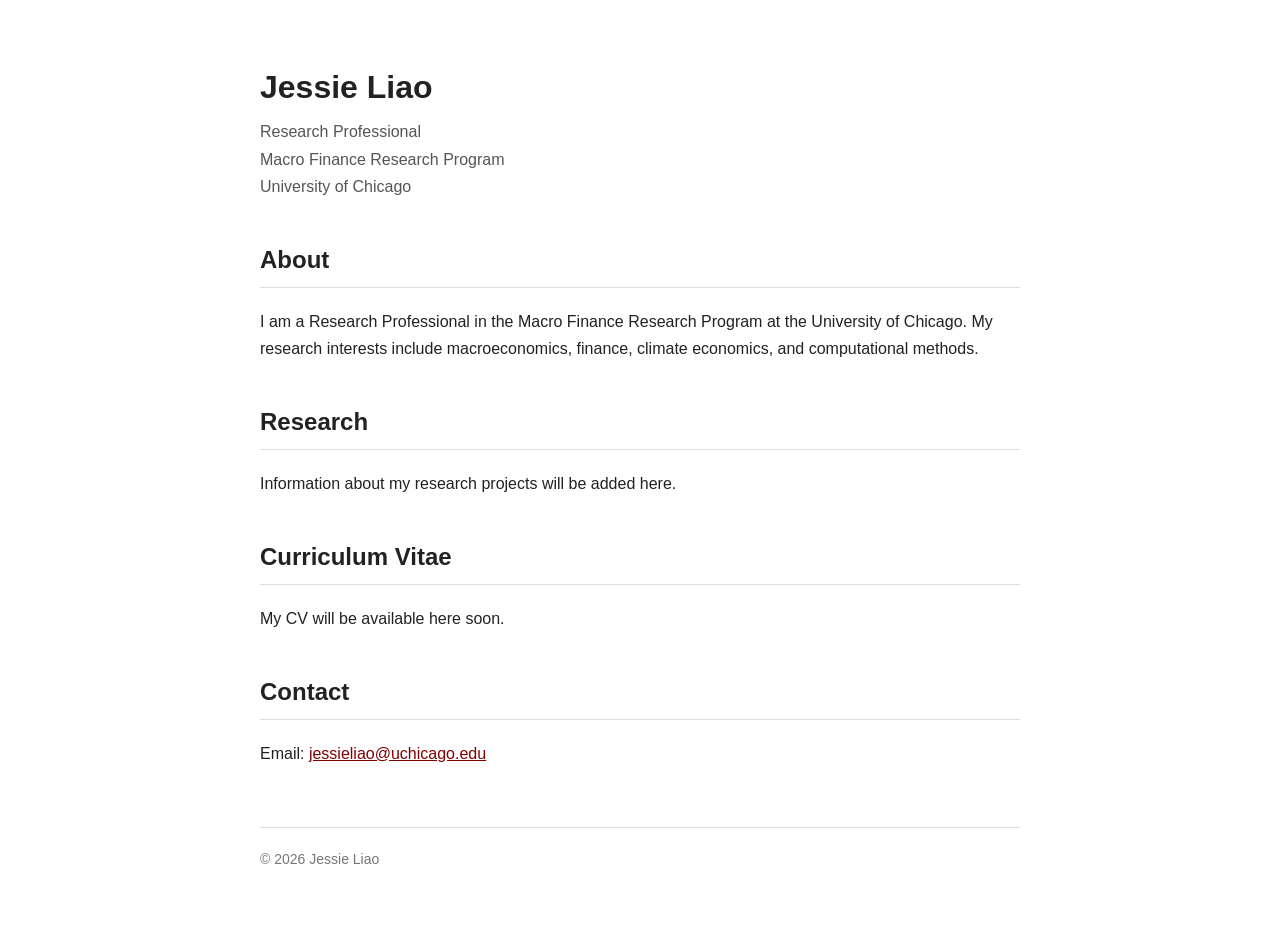
==== index.html @ b5b53f20 "Add initial HTML structure for personal webpage" ====
<!DOCTYPE html>
<html lang="en">
<head>
  <meta charset="UTF-8">
  <meta name="viewport" content="width=device-width, initial-scale=1.0">

  <title>Jessie Liao</title>

  <style>
    body {
      max-width: 760px;
      margin: 60px auto;
      padding: 0 24px;
      font-family: Arial, Helvetica, sans-serif;
      line-height: 1.7;
      color: #222;
    }

    h1 {
      margin-bottom: 4px;
    }

    h2 {
      margin-top: 40px;
      border-bottom: 1px solid #ddd;
      padding-bottom: 6px;
    }

    .position {
      color: #555;
      margin-top: 0;
    }

    a {
      color: #800000;
    }

    footer {
      margin-top: 60px;
      padding-top: 20px;
      border-top: 1px solid #ddd;
      color: #777;
      font-size: 14px;
    }
  </style>
</head>

<body>

  <header>
    <h1>Jessie Liao</h1>
    <p class="position">
      Research Professional<br>
      Macro Finance Research Program<br>
      University of Chicago
    </p>
  </header>

  <main>
    <section>
      <h2>About</h2>
      <p>
        I am a Research Professional in the Macro Finance Research Program
        at the University of Chicago. My research interests include
        macroeconomics, finance, climate economics, and computational methods.
      </p>
    </section>

    <section>
      <h2>Research</h2>
      <p>
        Information about my research projects will be added here.
      </p>
    </section>

    <section>
      <h2>Curriculum Vitae</h2>
      <p>
        My CV will be available here soon.
      </p>
    </section>

    <section>
      <h2>Contact</h2>
      <p>
        Email:
        <a href="mailto:jessieliao@uchicago.edu">
          jessieliao@uchicago.edu
        </a>
      </p>
    </section>
  </main>

  <footer>
    © 2026 Jessie Liao
  </footer>

</body>
</html>
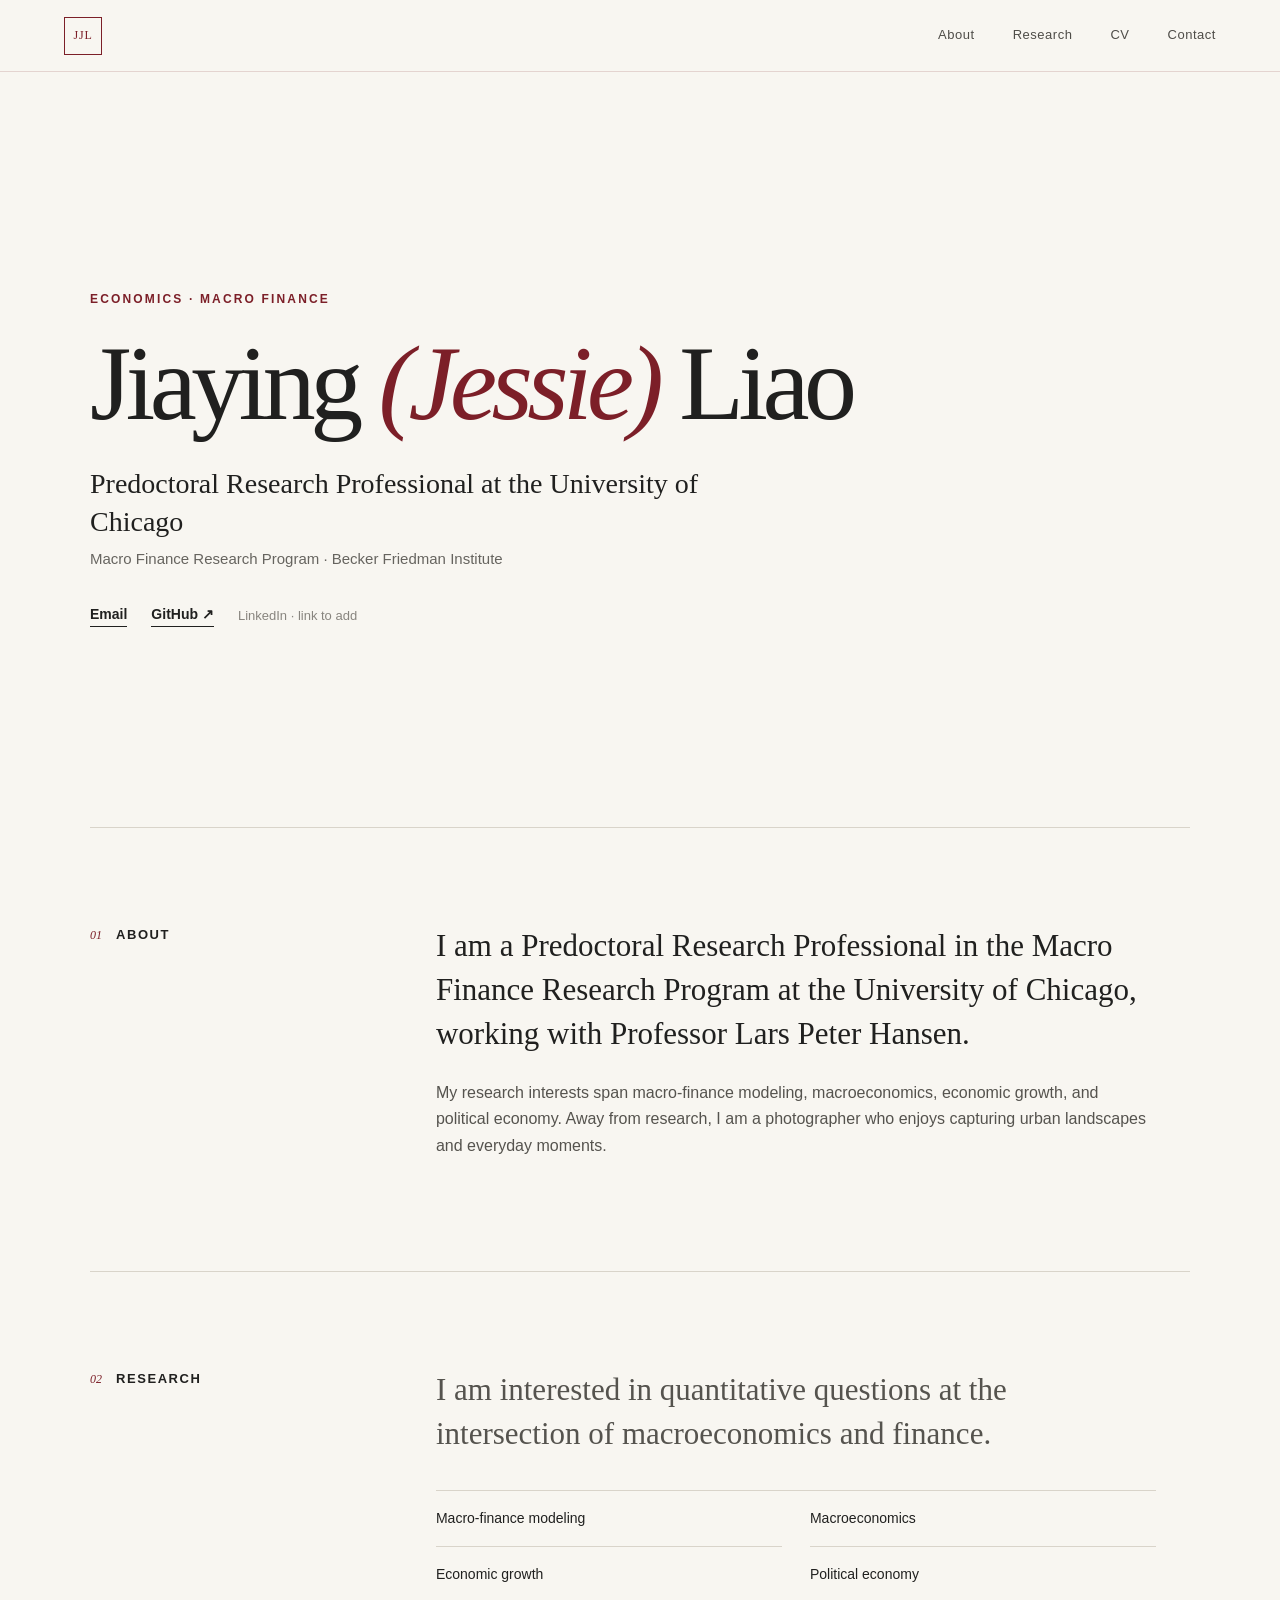
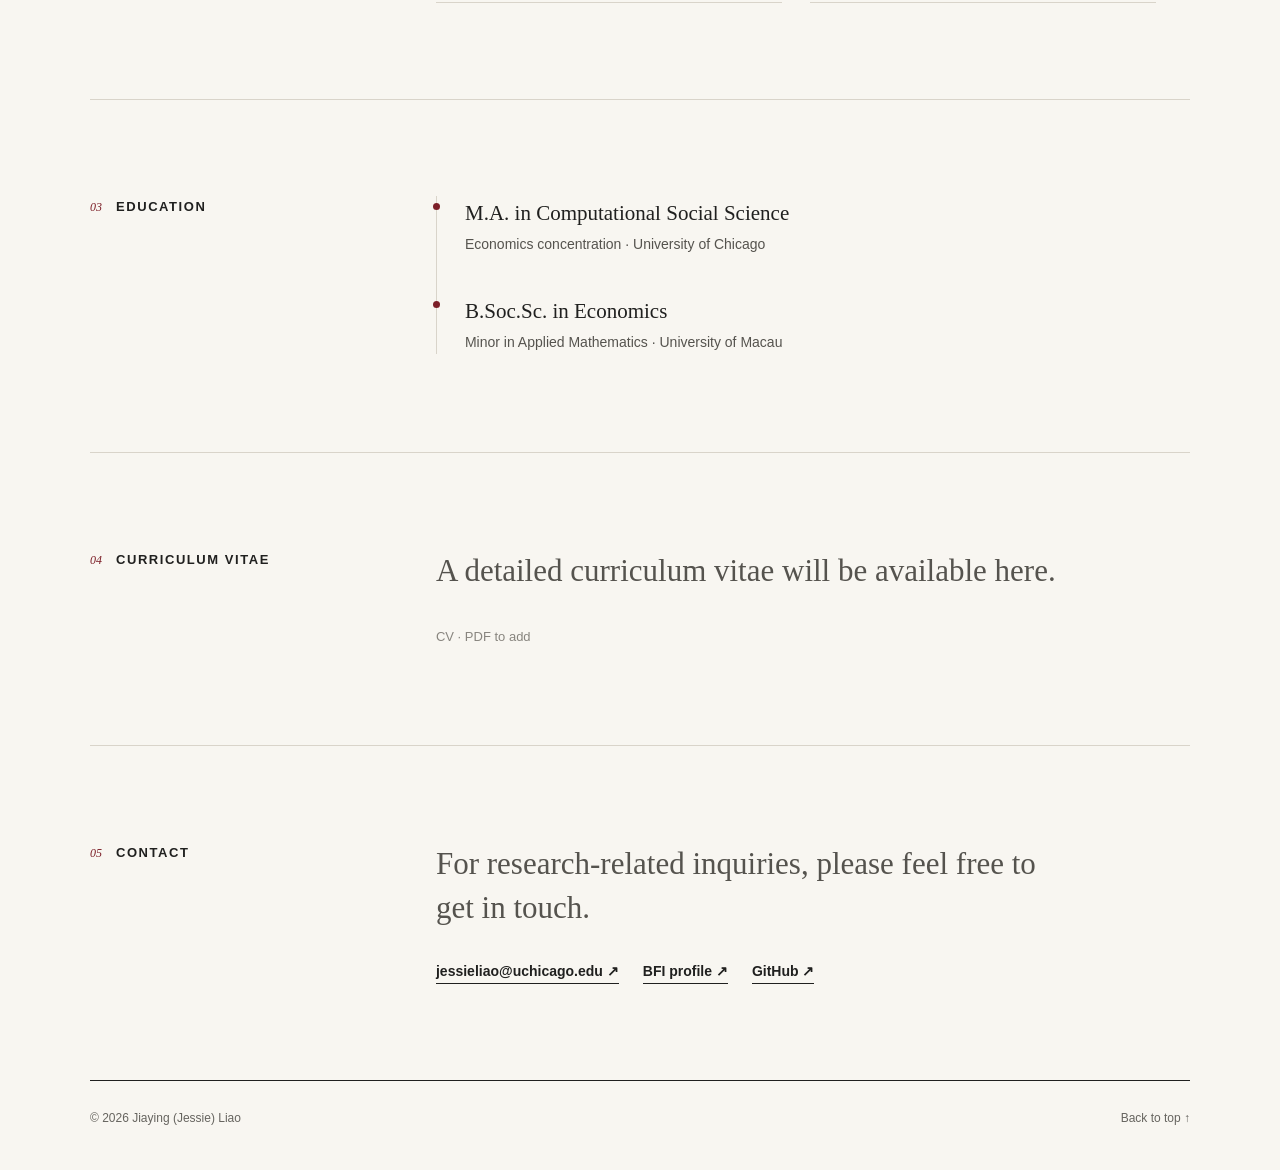
==== commit 90f1c13e: "Update index.html" ====
--- a/index.html
+++ b/index.html
@@ -1,99 +1,78 @@
-<!DOCTYPE html>
+<!doctype html>
 <html lang="en">
 <head>
-  <meta charset="UTF-8">
-  <meta name="viewport" content="width=device-width, initial-scale=1.0">
-
-  <title>Jessie Liao</title>
-
+  <meta charset="utf-8">
+  <meta name="viewport" content="width=device-width, initial-scale=1">
+  <meta name="description" content="Jiaying (Jessie) Liao is a Predoctoral Research Professional in the Macro Finance Research Program at the University of Chicago.">
+  <title>Jiaying (Jessie) Liao | Economics</title>
   <style>
-    body {
-      max-width: 760px;
-      margin: 60px auto;
-      padding: 0 24px;
-      font-family: Arial, Helvetica, sans-serif;
-      line-height: 1.7;
-      color: #222;
-    }
-
-    h1 {
-      margin-bottom: 4px;
-    }
-
-    h2 {
-      margin-top: 40px;
-      border-bottom: 1px solid #ddd;
-      padding-bottom: 6px;
-    }
-
-    .position {
-      color: #555;
-      margin-top: 0;
-    }
-
-    a {
-      color: #800000;
-    }
-
-    footer {
-      margin-top: 60px;
-      padding-top: 20px;
-      border-top: 1px solid #ddd;
-      color: #777;
-      font-size: 14px;
-    }
+    :root{--ink:#20201f;--muted:#66645f;--paper:#f8f6f1;--line:#d9d4ca;--accent:#7c1f28}
+    *{box-sizing:border-box}html{scroll-behavior:smooth}body{margin:0;background:var(--paper);color:var(--ink);font-family:Arial,Helvetica,sans-serif;font-size:16px;line-height:1.65;-webkit-font-smoothing:antialiased}a{color:inherit;text-decoration:none}
+    .site-header{position:sticky;top:0;z-index:20;display:flex;align-items:center;justify-content:space-between;min-height:72px;padding:0 5vw;border-bottom:1px solid rgba(124,31,40,.16);background:rgba(248,246,241,.92);backdrop-filter:blur(12px)}
+    .wordmark{display:grid;width:38px;height:38px;place-items:center;border:1px solid var(--accent);color:var(--accent);font-family:Georgia,"Times New Roman",serif;font-size:12px;letter-spacing:.07em}
+    nav{display:flex;gap:clamp(18px,3vw,38px);color:#4f4d48;font-size:13px;letter-spacing:.04em}nav a,footer a{border-bottom:1px solid transparent;transition:color .16s,border-color .16s}nav a:hover,nav a:focus-visible,footer a:hover,footer a:focus-visible{border-color:var(--accent);color:var(--accent)}
+    .page-shell{width:min(1100px,90vw);margin:0 auto}.hero{display:flex;min-height:calc(92vh - 72px);flex-direction:column;justify-content:center;padding:90px 0 72px;border-bottom:1px solid var(--line)}
+    .eyebrow{margin:0 0 24px;color:var(--accent);font-size:12px;font-weight:700;letter-spacing:.18em;text-transform:uppercase}h1,h2,p{margin-top:0}h1{max-width:940px;margin-bottom:30px;font-family:Georgia,"Times New Roman",serif;font-size:clamp(52px,8.5vw,106px);font-weight:400;letter-spacing:-.052em;line-height:.96}h1 span{color:var(--accent);font-style:italic}
+    .role{max-width:700px;margin-bottom:6px;font-family:Georgia,"Times New Roman",serif;font-size:clamp(20px,2.5vw,28px);line-height:1.35}.affiliation{margin-bottom:32px;color:var(--muted);font-size:15px}.hero-links,.contact-links{display:flex;flex-wrap:wrap;gap:12px 24px;align-items:center}
+    .hero-links a,.contact-links a{display:inline-flex;align-items:center;gap:5px;border-bottom:1px solid var(--ink);font-size:14px;font-weight:700;transition:color .16s,border-color .16s}.hero-links a:hover,.hero-links a:focus-visible,.contact-links a:hover,.contact-links a:focus-visible{border-color:var(--accent);color:var(--accent)}.pending-link{color:#88857f;font-size:13px}
+    .content-section{display:grid;grid-template-columns:minmax(130px,.34fr) minmax(0,1fr);gap:clamp(28px,7vw,100px);padding:96px 0;border-bottom:1px solid var(--line);scroll-margin-top:72px}.section-label{display:flex;gap:14px;align-items:baseline}.section-label span{color:var(--accent);font-family:Georgia,"Times New Roman",serif;font-size:12px;font-style:italic}h2{margin-bottom:0;font-size:13px;letter-spacing:.12em;text-transform:uppercase}.section-copy{max-width:720px}.section-copy p{color:#55534e}.section-copy .lead,.section-intro,.contact-note{color:var(--ink);font-family:Georgia,"Times New Roman",serif;font-size:clamp(22px,3vw,31px);line-height:1.42}.section-copy .lead{margin-bottom:24px}.section-intro{margin-bottom:34px}
+    .research-list{display:grid;grid-template-columns:repeat(2,minmax(0,1fr));gap:0 28px;margin:0;padding:0;border-top:1px solid var(--line);list-style:none}.research-list li{padding:16px 0;border-bottom:1px solid var(--line);font-size:14px}.timeline article{position:relative;padding:0 0 36px 28px;border-left:1px solid var(--line)}.timeline article:before{position:absolute;top:7px;left:-4px;width:7px;height:7px;border-radius:50%;background:var(--accent);content:""}.timeline article:last-child{padding-bottom:0}.timeline p{margin-bottom:2px;font-size:14px}.timeline .degree{color:var(--ink);font-family:Georgia,"Times New Roman",serif;font-size:21px}.contact-section{border-bottom:0}.contact-note{max-width:620px;margin-bottom:30px}
+    footer{display:flex;justify-content:space-between;padding:28px 0 40px;border-top:1px solid var(--ink);color:var(--muted);font-size:12px}footer p{margin-bottom:0}
+    @media(max-width:680px){.site-header{min-height:64px}nav{gap:14px}nav a:nth-child(3){display:none}.hero{min-height:auto;padding:86px 0 64px}h1{font-size:clamp(48px,15vw,70px)}.content-section{grid-template-columns:1fr;gap:36px;padding:68px 0}.research-list{grid-template-columns:1fr}footer{gap:18px}}
+    @media(prefers-reduced-motion:reduce){html{scroll-behavior:auto}}
   </style>
 </head>
-
 <body>
-
-  <header>
-    <h1>Jessie Liao</h1>
-    <p class="position">
-      Research Professional<br>
-      Macro Finance Research Program<br>
-      University of Chicago
-    </p>
+  <header class="site-header">
+    <a class="wordmark" href="#top" aria-label="Jiaying Jessie Liao, home">JJL</a>
+    <nav aria-label="Primary navigation"><a href="#about">About</a><a href="#research">Research</a><a href="#cv">CV</a><a href="#contact">Contact</a></nav>
   </header>
-
-  <main>
-    <section>
-      <h2>About</h2>
-      <p>
-        I am a Research Professional in the Macro Finance Research Program
-        at the University of Chicago. My research interests include
-        macroeconomics, finance, climate economics, and computational methods.
-      </p>
+  <main class="page-shell" id="top">
+    <section class="hero" aria-labelledby="page-title">
+      <p class="eyebrow">Economics · Macro Finance</p>
+      <h1 id="page-title">Jiaying <span>(Jessie)</span> Liao</h1>
+      <p class="role">Predoctoral Research Professional at the University of Chicago</p>
+      <p class="affiliation">Macro Finance Research Program · Becker Friedman Institute</p>
+      <div class="hero-links" aria-label="Professional links">
+        <a href="mailto:jessieliao@uchicago.edu">Email</a>
+        <a href="https://github.com/Jessieliao2001" target="_blank" rel="noreferrer">GitHub ↗</a>
+        <!-- Replace the span below with: <a href="YOUR_LINKEDIN_URL" target="_blank" rel="noreferrer">LinkedIn ↗</a> -->
+        <span class="pending-link">LinkedIn · link to add</span>
+      </div>
     </section>
-
-    <section>
-      <h2>Research</h2>
-      <p>
-        Information about my research projects will be added here.
-      </p>
+    <section class="content-section" id="about">
+      <div class="section-label"><span>01</span><h2>About</h2></div>
+      <div class="section-copy">
+        <p class="lead">I am a Predoctoral Research Professional in the Macro Finance Research Program at the University of Chicago, working with Professor Lars Peter Hansen.</p>
+        <p>My research interests span macro-finance modeling, macroeconomics, economic growth, and political economy. Away from research, I am a photographer who enjoys capturing urban landscapes and everyday moments.</p>
+      </div>
     </section>
-
-    <section>
-      <h2>Curriculum Vitae</h2>
-      <p>
-        My CV will be available here soon.
-      </p>
+    <section class="content-section" id="research">
+      <div class="section-label"><span>02</span><h2>Research</h2></div>
+      <div class="section-copy">
+        <p class="section-intro">I am interested in quantitative questions at the intersection of macroeconomics and finance.</p>
+        <ul class="research-list"><li>Macro-finance modeling</li><li>Macroeconomics</li><li>Economic growth</li><li>Political economy</li></ul>
+      </div>
     </section>
-
-    <section>
-      <h2>Contact</h2>
-      <p>
-        Email:
-        <a href="mailto:jessieliao@uchicago.edu">
-          jessieliao@uchicago.edu
-        </a>
-      </p>
+    <section class="content-section" id="education">
+      <div class="section-label"><span>03</span><h2>Education</h2></div>
+      <div class="section-copy timeline">
+        <article><p class="degree">M.A. in Computational Social Science</p><p>Economics concentration · University of Chicago</p></article>
+        <article><p class="degree">B.Soc.Sc. in Economics</p><p>Minor in Applied Mathematics · University of Macau</p></article>
+      </div>
     </section>
+    <section class="content-section" id="cv">
+      <div class="section-label"><span>04</span><h2>Curriculum Vitae</h2></div>
+      <div class="section-copy"><p class="contact-note">A detailed curriculum vitae will be available here.</p><span class="pending-link">CV · PDF to add</span></div>
+    </section>
+    <section class="content-section contact-section" id="contact">
+      <div class="section-label"><span>05</span><h2>Contact</h2></div>
+      <div class="section-copy">
+        <p class="contact-note">For research-related inquiries, please feel free to get in touch.</p>
+        <div class="contact-links"><a href="mailto:jessieliao@uchicago.edu">jessieliao@uchicago.edu ↗</a><a href="https://bfi.uchicago.edu/people/jiaying-jessie-liao/" target="_blank" rel="noreferrer">BFI profile ↗</a><a href="https://github.com/Jessieliao2001" target="_blank" rel="noreferrer">GitHub ↗</a></div>
+      </div>
+    </section>
+    <footer><p>© 2026 Jiaying (Jessie) Liao</p><a href="#top">Back to top ↑</a></footer>
   </main>
-
-  <footer>
-    © 2026 Jessie Liao
-  </footer>
-
 </body>
 </html>
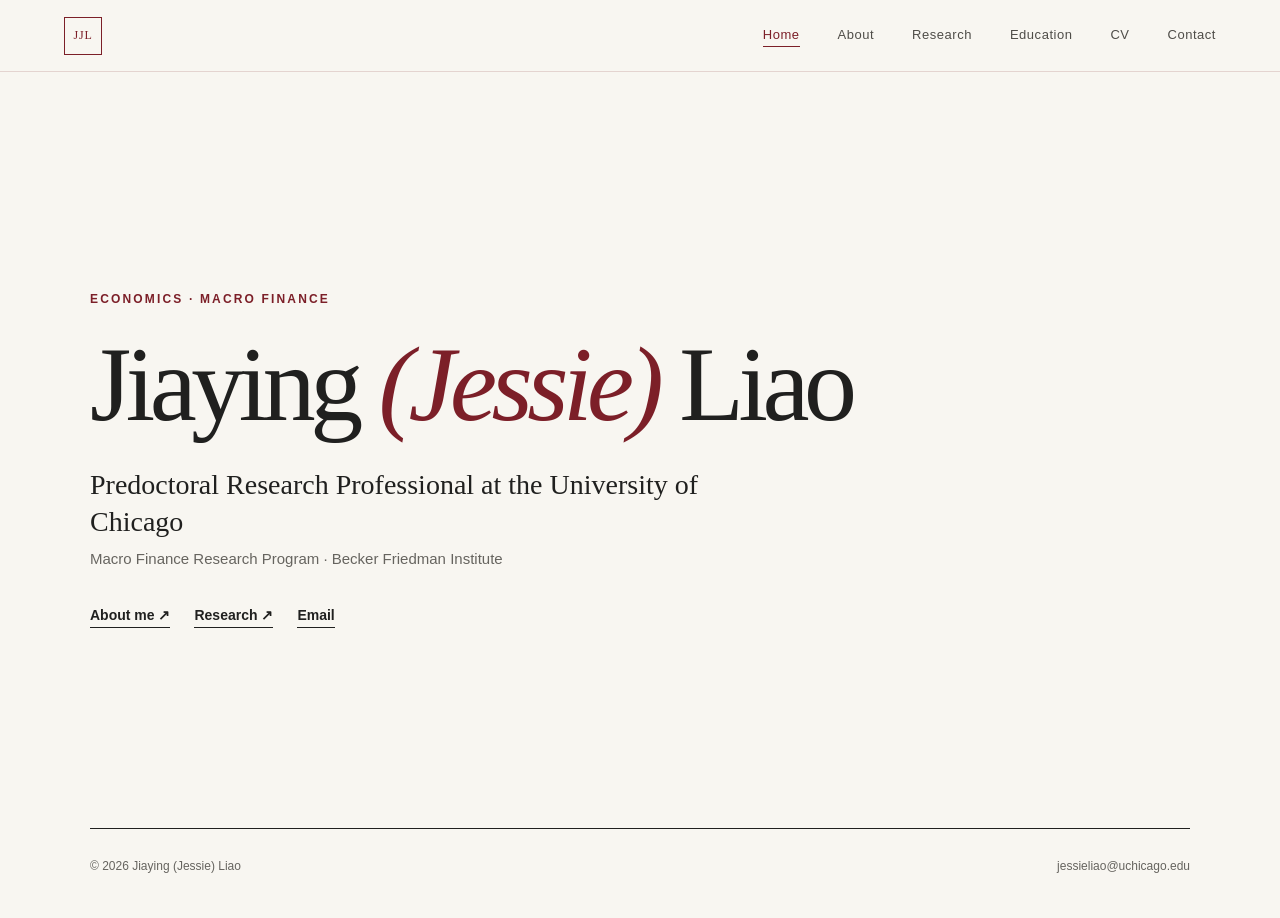
==== commit ca5d060f: "Add files via upload" ====
--- a/index.html
+++ b/index.html
@@ -1,78 +1 @@
-<!doctype html>
-<html lang="en">
-<head>
-  <meta charset="utf-8">
-  <meta name="viewport" content="width=device-width, initial-scale=1">
-  <meta name="description" content="Jiaying (Jessie) Liao is a Predoctoral Research Professional in the Macro Finance Research Program at the University of Chicago.">
-  <title>Jiaying (Jessie) Liao | Economics</title>
-  <style>
-    :root{--ink:#20201f;--muted:#66645f;--paper:#f8f6f1;--line:#d9d4ca;--accent:#7c1f28}
-    *{box-sizing:border-box}html{scroll-behavior:smooth}body{margin:0;background:var(--paper);color:var(--ink);font-family:Arial,Helvetica,sans-serif;font-size:16px;line-height:1.65;-webkit-font-smoothing:antialiased}a{color:inherit;text-decoration:none}
-    .site-header{position:sticky;top:0;z-index:20;display:flex;align-items:center;justify-content:space-between;min-height:72px;padding:0 5vw;border-bottom:1px solid rgba(124,31,40,.16);background:rgba(248,246,241,.92);backdrop-filter:blur(12px)}
-    .wordmark{display:grid;width:38px;height:38px;place-items:center;border:1px solid var(--accent);color:var(--accent);font-family:Georgia,"Times New Roman",serif;font-size:12px;letter-spacing:.07em}
-    nav{display:flex;gap:clamp(18px,3vw,38px);color:#4f4d48;font-size:13px;letter-spacing:.04em}nav a,footer a{border-bottom:1px solid transparent;transition:color .16s,border-color .16s}nav a:hover,nav a:focus-visible,footer a:hover,footer a:focus-visible{border-color:var(--accent);color:var(--accent)}
-    .page-shell{width:min(1100px,90vw);margin:0 auto}.hero{display:flex;min-height:calc(92vh - 72px);flex-direction:column;justify-content:center;padding:90px 0 72px;border-bottom:1px solid var(--line)}
-    .eyebrow{margin:0 0 24px;color:var(--accent);font-size:12px;font-weight:700;letter-spacing:.18em;text-transform:uppercase}h1,h2,p{margin-top:0}h1{max-width:940px;margin-bottom:30px;font-family:Georgia,"Times New Roman",serif;font-size:clamp(52px,8.5vw,106px);font-weight:400;letter-spacing:-.052em;line-height:.96}h1 span{color:var(--accent);font-style:italic}
-    .role{max-width:700px;margin-bottom:6px;font-family:Georgia,"Times New Roman",serif;font-size:clamp(20px,2.5vw,28px);line-height:1.35}.affiliation{margin-bottom:32px;color:var(--muted);font-size:15px}.hero-links,.contact-links{display:flex;flex-wrap:wrap;gap:12px 24px;align-items:center}
-    .hero-links a,.contact-links a{display:inline-flex;align-items:center;gap:5px;border-bottom:1px solid var(--ink);font-size:14px;font-weight:700;transition:color .16s,border-color .16s}.hero-links a:hover,.hero-links a:focus-visible,.contact-links a:hover,.contact-links a:focus-visible{border-color:var(--accent);color:var(--accent)}.pending-link{color:#88857f;font-size:13px}
-    .content-section{display:grid;grid-template-columns:minmax(130px,.34fr) minmax(0,1fr);gap:clamp(28px,7vw,100px);padding:96px 0;border-bottom:1px solid var(--line);scroll-margin-top:72px}.section-label{display:flex;gap:14px;align-items:baseline}.section-label span{color:var(--accent);font-family:Georgia,"Times New Roman",serif;font-size:12px;font-style:italic}h2{margin-bottom:0;font-size:13px;letter-spacing:.12em;text-transform:uppercase}.section-copy{max-width:720px}.section-copy p{color:#55534e}.section-copy .lead,.section-intro,.contact-note{color:var(--ink);font-family:Georgia,"Times New Roman",serif;font-size:clamp(22px,3vw,31px);line-height:1.42}.section-copy .lead{margin-bottom:24px}.section-intro{margin-bottom:34px}
-    .research-list{display:grid;grid-template-columns:repeat(2,minmax(0,1fr));gap:0 28px;margin:0;padding:0;border-top:1px solid var(--line);list-style:none}.research-list li{padding:16px 0;border-bottom:1px solid var(--line);font-size:14px}.timeline article{position:relative;padding:0 0 36px 28px;border-left:1px solid var(--line)}.timeline article:before{position:absolute;top:7px;left:-4px;width:7px;height:7px;border-radius:50%;background:var(--accent);content:""}.timeline article:last-child{padding-bottom:0}.timeline p{margin-bottom:2px;font-size:14px}.timeline .degree{color:var(--ink);font-family:Georgia,"Times New Roman",serif;font-size:21px}.contact-section{border-bottom:0}.contact-note{max-width:620px;margin-bottom:30px}
-    footer{display:flex;justify-content:space-between;padding:28px 0 40px;border-top:1px solid var(--ink);color:var(--muted);font-size:12px}footer p{margin-bottom:0}
-    @media(max-width:680px){.site-header{min-height:64px}nav{gap:14px}nav a:nth-child(3){display:none}.hero{min-height:auto;padding:86px 0 64px}h1{font-size:clamp(48px,15vw,70px)}.content-section{grid-template-columns:1fr;gap:36px;padding:68px 0}.research-list{grid-template-columns:1fr}footer{gap:18px}}
-    @media(prefers-reduced-motion:reduce){html{scroll-behavior:auto}}
-  </style>
-</head>
-<body>
-  <header class="site-header">
-    <a class="wordmark" href="#top" aria-label="Jiaying Jessie Liao, home">JJL</a>
-    <nav aria-label="Primary navigation"><a href="#about">About</a><a href="#research">Research</a><a href="#cv">CV</a><a href="#contact">Contact</a></nav>
-  </header>
-  <main class="page-shell" id="top">
-    <section class="hero" aria-labelledby="page-title">
-      <p class="eyebrow">Economics · Macro Finance</p>
-      <h1 id="page-title">Jiaying <span>(Jessie)</span> Liao</h1>
-      <p class="role">Predoctoral Research Professional at the University of Chicago</p>
-      <p class="affiliation">Macro Finance Research Program · Becker Friedman Institute</p>
-      <div class="hero-links" aria-label="Professional links">
-        <a href="mailto:jessieliao@uchicago.edu">Email</a>
-        <a href="https://github.com/Jessieliao2001" target="_blank" rel="noreferrer">GitHub ↗</a>
-        <!-- Replace the span below with: <a href="YOUR_LINKEDIN_URL" target="_blank" rel="noreferrer">LinkedIn ↗</a> -->
-        <span class="pending-link">LinkedIn · link to add</span>
-      </div>
-    </section>
-    <section class="content-section" id="about">
-      <div class="section-label"><span>01</span><h2>About</h2></div>
-      <div class="section-copy">
-        <p class="lead">I am a Predoctoral Research Professional in the Macro Finance Research Program at the University of Chicago, working with Professor Lars Peter Hansen.</p>
-        <p>My research interests span macro-finance modeling, macroeconomics, economic growth, and political economy. Away from research, I am a photographer who enjoys capturing urban landscapes and everyday moments.</p>
-      </div>
-    </section>
-    <section class="content-section" id="research">
-      <div class="section-label"><span>02</span><h2>Research</h2></div>
-      <div class="section-copy">
-        <p class="section-intro">I am interested in quantitative questions at the intersection of macroeconomics and finance.</p>
-        <ul class="research-list"><li>Macro-finance modeling</li><li>Macroeconomics</li><li>Economic growth</li><li>Political economy</li></ul>
-      </div>
-    </section>
-    <section class="content-section" id="education">
-      <div class="section-label"><span>03</span><h2>Education</h2></div>
-      <div class="section-copy timeline">
-        <article><p class="degree">M.A. in Computational Social Science</p><p>Economics concentration · University of Chicago</p></article>
-        <article><p class="degree">B.Soc.Sc. in Economics</p><p>Minor in Applied Mathematics · University of Macau</p></article>
-      </div>
-    </section>
-    <section class="content-section" id="cv">
-      <div class="section-label"><span>04</span><h2>Curriculum Vitae</h2></div>
-      <div class="section-copy"><p class="contact-note">A detailed curriculum vitae will be available here.</p><span class="pending-link">CV · PDF to add</span></div>
-    </section>
-    <section class="content-section contact-section" id="contact">
-      <div class="section-label"><span>05</span><h2>Contact</h2></div>
-      <div class="section-copy">
-        <p class="contact-note">For research-related inquiries, please feel free to get in touch.</p>
-        <div class="contact-links"><a href="mailto:jessieliao@uchicago.edu">jessieliao@uchicago.edu ↗</a><a href="https://bfi.uchicago.edu/people/jiaying-jessie-liao/" target="_blank" rel="noreferrer">BFI profile ↗</a><a href="https://github.com/Jessieliao2001" target="_blank" rel="noreferrer">GitHub ↗</a></div>
-      </div>
-    </section>
-    <footer><p>© 2026 Jiaying (Jessie) Liao</p><a href="#top">Back to top ↑</a></footer>
-  </main>
-</body>
-</html>
+<!doctype html><html lang="en"><head><meta charset="utf-8"><meta name="viewport" content="width=device-width,initial-scale=1"><meta name="description" content="Jiaying (Jessie) Liao, Predoctoral Research Professional at the University of Chicago."><title>Jiaying (Jessie) Liao</title><link rel="stylesheet" href="style.css"></head><body><header class="site-header"><a class="wordmark" href="index.html">JJL</a><nav><a class="active" href="index.html">Home</a><a href="about.html">About</a><a href="research.html">Research</a><a href="education.html">Education</a><a href="cv.html">CV</a><a href="contact.html">Contact</a></nav></header><main class="page-shell"><section class="hero"><p class="eyebrow">Economics · Macro Finance</p><h1>Jiaying <span>(Jessie)</span> Liao</h1><p class="role">Predoctoral Research Professional at the University of Chicago</p><p class="affiliation">Macro Finance Research Program · Becker Friedman Institute</p><div class="hero-links"><a href="about.html">About me ↗</a><a href="research.html">Research ↗</a><a href="mailto:jessieliao@uchicago.edu">Email</a></div></section><footer><p>© 2026 Jiaying (Jessie) Liao</p><a href="mailto:jessieliao@uchicago.edu">jessieliao@uchicago.edu</a></footer></main></body></html>
--- a/style.css
+++ b/style.css
@@ -0,0 +1 @@
+:root{--ink:#20201f;--muted:#66645f;--paper:#f8f6f1;--line:#d9d4ca;--accent:#7c1f28}*{box-sizing:border-box}html{scroll-behavior:smooth}body{margin:0;background:var(--paper);color:var(--ink);font-family:Arial,Helvetica,sans-serif;font-size:16px;line-height:1.65;-webkit-font-smoothing:antialiased}a{color:inherit;text-decoration:none}.site-header{position:sticky;top:0;z-index:20;display:flex;align-items:center;justify-content:space-between;min-height:72px;padding:0 5vw;border-bottom:1px solid rgba(124,31,40,.16);background:rgba(248,246,241,.92);backdrop-filter:blur(12px)}.wordmark{display:grid;width:38px;height:38px;place-items:center;border:1px solid var(--accent);color:var(--accent);font-family:Georgia,"Times New Roman",serif;font-size:12px;letter-spacing:.07em}nav{display:flex;gap:clamp(18px,3vw,38px);color:#4f4d48;font-size:13px;letter-spacing:.04em}nav a,footer a{border-bottom:1px solid transparent;transition:color .16s,border-color .16s}nav a:hover,nav a:focus-visible,nav a.active,footer a:hover,footer a:focus-visible{border-color:var(--accent);color:var(--accent)}.page-shell{width:min(1100px,90vw);margin:0 auto}.hero{display:flex;min-height:calc(92vh - 72px);flex-direction:column;justify-content:center;padding:90px 0 72px}.eyebrow{margin:0 0 24px;color:var(--accent);font-size:12px;font-weight:700;letter-spacing:.18em;text-transform:uppercase}h1,h2,p{margin-top:0}h1{max-width:940px;margin-bottom:30px;font-family:Georgia,"Times New Roman",serif;font-size:clamp(52px,8.5vw,106px);font-weight:400;letter-spacing:-.052em;line-height:.96}h1 span{color:var(--accent);font-style:italic}.role{max-width:700px;margin-bottom:6px;font-family:Georgia,"Times New Roman",serif;font-size:clamp(20px,2.5vw,28px);line-height:1.35}.affiliation{margin-bottom:32px;color:var(--muted);font-size:15px}.hero-links,.contact-links{display:flex;flex-wrap:wrap;gap:12px 24px;align-items:center}.hero-links a,.contact-links a{display:inline-flex;align-items:center;gap:5px;border-bottom:1px solid var(--ink);font-size:14px;font-weight:700}.hero-links a:hover,.contact-links a:hover{border-color:var(--accent);color:var(--accent)}.pending-link{color:#88857f;font-size:13px}.page-intro{padding:112px 0 72px;border-bottom:1px solid var(--line)}.page-intro h1{margin-bottom:28px}.page-deck{max-width:720px;margin-bottom:0;color:#55534e;font-family:Georgia,"Times New Roman",serif;font-size:clamp(21px,2.8vw,30px);line-height:1.45}.page-content{min-height:300px;max-width:820px;padding:76px 0 112px}.page-content h2{margin-bottom:30px;color:var(--accent);font-size:13px;letter-spacing:.12em;text-transform:uppercase}.prose-copy p{max-width:720px;color:#55534e}.prose-copy .lead{color:var(--ink);font-family:Georgia,"Times New Roman",serif;font-size:clamp(22px,3vw,31px);line-height:1.42}.research-list{display:grid;grid-template-columns:repeat(2,minmax(0,1fr));gap:0 28px;margin:0;padding:0;border-top:1px solid var(--line);list-style:none}.research-list li{padding:16px 0;border-bottom:1px solid var(--line);font-size:14px}.timeline article{position:relative;padding:0 0 36px 28px;border-left:1px solid var(--line)}.timeline article:before{position:absolute;top:7px;left:-4px;width:7px;height:7px;border-radius:50%;background:var(--accent);content:""}.timeline article:last-child{padding-bottom:0}.timeline p{margin-bottom:2px;font-size:14px}.timeline .degree{color:var(--ink);font-family:Georgia,"Times New Roman",serif;font-size:21px}.contact-grid{display:grid;align-items:start;gap:22px}.contact-grid a{width:fit-content}.contact-grid a span{color:var(--muted);font-weight:400}footer{display:flex;justify-content:space-between;padding:28px 0 40px;border-top:1px solid var(--ink);color:var(--muted);font-size:12px}footer p{margin-bottom:0}@media(max-width:680px){.site-header{min-height:64px;align-items:flex-start;flex-direction:column;gap:13px;padding-top:14px;padding-bottom:12px}nav{width:100%;gap:18px;overflow-x:auto;white-space:nowrap}.hero{min-height:auto;padding:86px 0 64px}h1{font-size:clamp(48px,15vw,70px)}.research-list{grid-template-columns:1fr}.page-intro{padding:76px 0 52px}.page-content{padding:56px 0 82px}footer{gap:18px}}@media(prefers-reduced-motion:reduce){html{scroll-behavior:auto}}
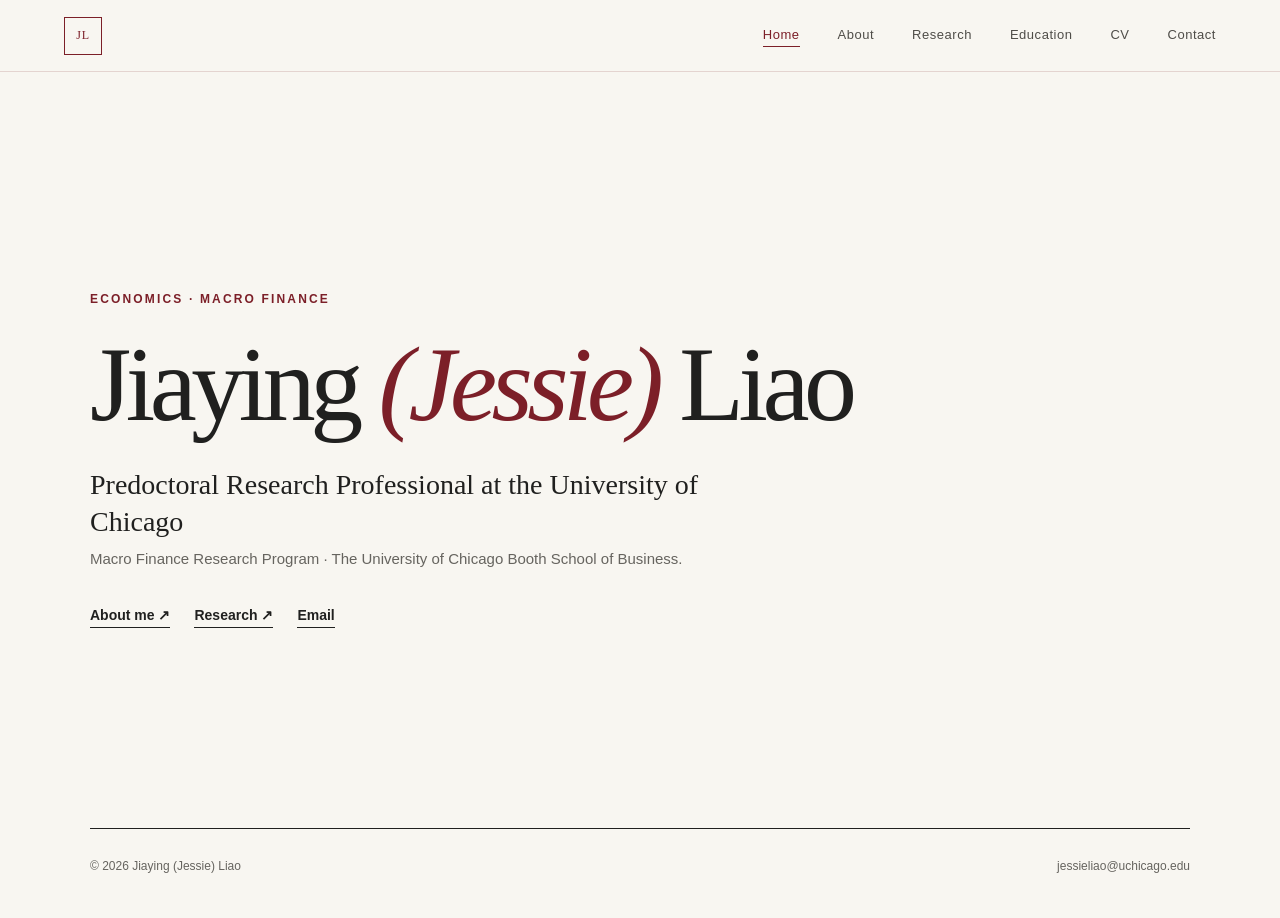
==== commit 39d4f001: "Update personal website" ====
--- a/index.html
+++ b/index.html
@@ -1 +1,55 @@
-<!doctype html><html lang="en"><head><meta charset="utf-8"><meta name="viewport" content="width=device-width,initial-scale=1"><meta name="description" content="Jiaying (Jessie) Liao, Predoctoral Research Professional at the University of Chicago."><title>Jiaying (Jessie) Liao</title><link rel="stylesheet" href="style.css"></head><body><header class="site-header"><a class="wordmark" href="index.html">JJL</a><nav><a class="active" href="index.html">Home</a><a href="about.html">About</a><a href="research.html">Research</a><a href="education.html">Education</a><a href="cv.html">CV</a><a href="contact.html">Contact</a></nav></header><main class="page-shell"><section class="hero"><p class="eyebrow">Economics · Macro Finance</p><h1>Jiaying <span>(Jessie)</span> Liao</h1><p class="role">Predoctoral Research Professional at the University of Chicago</p><p class="affiliation">Macro Finance Research Program · Becker Friedman Institute</p><div class="hero-links"><a href="about.html">About me ↗</a><a href="research.html">Research ↗</a><a href="mailto:jessieliao@uchicago.edu">Email</a></div></section><footer><p>© 2026 Jiaying (Jessie) Liao</p><a href="mailto:jessieliao@uchicago.edu">jessieliao@uchicago.edu</a></footer></main></body></html>
+<!doctype html>
+<html lang="en">
+  <head>
+    <meta charset="utf-8">
+    <meta name="viewport" content="width=device-width, initial-scale=1">
+    <meta
+      name="description"
+      content="Jiaying (Jessie) Liao, Predoctoral Research Professional at the University of Chicago."
+    >
+    <title>Jiaying (Jessie) Liao</title>
+    <link rel="stylesheet" href="style.css">
+  </head>
+
+  <body>
+    <header class="site-header">
+      <a class="wordmark" href="index.html">JL</a>
+
+      <nav aria-label="Primary navigation">
+        <a class="active" href="index.html" aria-current="page">Home</a>
+        <a href="about.html">About</a>
+        <a href="research.html">Research</a>
+        <a href="education.html">Education</a>
+        <a href="cv.html">CV</a>
+        <a href="contact.html">Contact</a>
+      </nav>
+    </header>
+
+    <main class="page-shell">
+      <section class="hero">
+        <p class="eyebrow">Economics · Macro Finance</p>
+        <h1>Jiaying <span>(Jessie)</span> Liao</h1>
+        <p class="role">
+          Predoctoral Research Professional at the University of Chicago
+        </p>
+        <p class="affiliation">
+          Macro Finance Research Program · The University of Chicago Booth
+          School of Business.
+        </p>
+
+        <div class="hero-links">
+          <a href="about.html">About me ↗</a>
+          <a href="research.html">Research ↗</a>
+          <a href="mailto:jessieliao@uchicago.edu">Email</a>
+        </div>
+      </section>
+
+      <footer>
+        <p>© 2026 Jiaying (Jessie) Liao</p>
+        <a href="mailto:jessieliao@uchicago.edu">
+          jessieliao@uchicago.edu
+        </a>
+      </footer>
+    </main>
+  </body>
+</html>
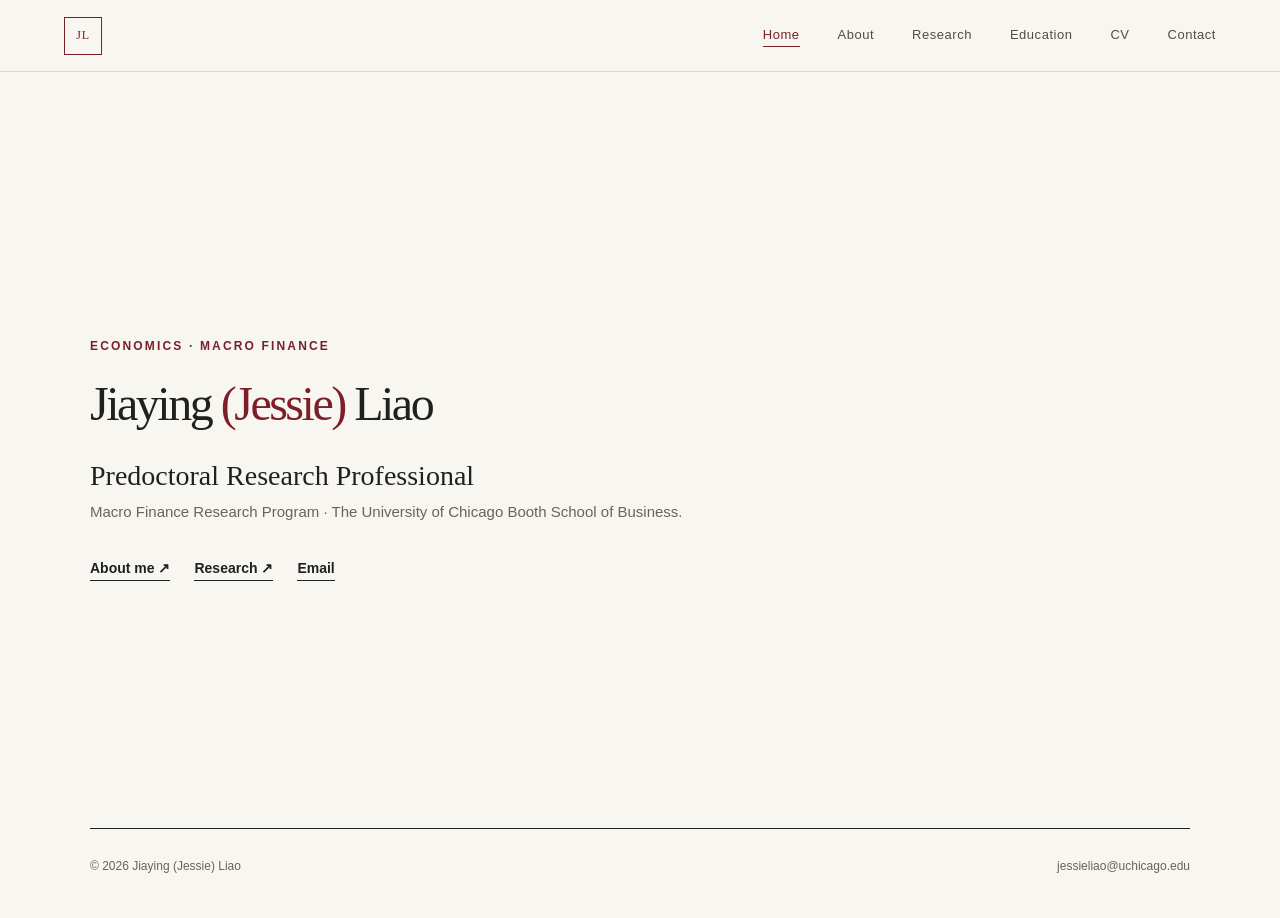
==== commit 1cfa9ad4: "pages style updates" ====
--- a/index.html
+++ b/index.html
@@ -29,9 +29,7 @@
       <section class="hero">
         <p class="eyebrow">Economics · Macro Finance</p>
         <h1>Jiaying <span>(Jessie)</span> Liao</h1>
-        <p class="role">
-          Predoctoral Research Professional at the University of Chicago
-        </p>
+        <p class="role">Predoctoral Research Professional</p>
         <p class="affiliation">
           Macro Finance Research Program · The University of Chicago Booth
           School of Business.
--- a/style.css
+++ b/style.css
@@ -1 +1,335 @@
-:root{--ink:#20201f;--muted:#66645f;--paper:#f8f6f1;--line:#d9d4ca;--accent:#7c1f28}*{box-sizing:border-box}html{scroll-behavior:smooth}body{margin:0;background:var(--paper);color:var(--ink);font-family:Arial,Helvetica,sans-serif;font-size:16px;line-height:1.65;-webkit-font-smoothing:antialiased}a{color:inherit;text-decoration:none}.site-header{position:sticky;top:0;z-index:20;display:flex;align-items:center;justify-content:space-between;min-height:72px;padding:0 5vw;border-bottom:1px solid rgba(124,31,40,.16);background:rgba(248,246,241,.92);backdrop-filter:blur(12px)}.wordmark{display:grid;width:38px;height:38px;place-items:center;border:1px solid var(--accent);color:var(--accent);font-family:Georgia,"Times New Roman",serif;font-size:12px;letter-spacing:.07em}nav{display:flex;gap:clamp(18px,3vw,38px);color:#4f4d48;font-size:13px;letter-spacing:.04em}nav a,footer a{border-bottom:1px solid transparent;transition:color .16s,border-color .16s}nav a:hover,nav a:focus-visible,nav a.active,footer a:hover,footer a:focus-visible{border-color:var(--accent);color:var(--accent)}.page-shell{width:min(1100px,90vw);margin:0 auto}.hero{display:flex;min-height:calc(92vh - 72px);flex-direction:column;justify-content:center;padding:90px 0 72px}.eyebrow{margin:0 0 24px;color:var(--accent);font-size:12px;font-weight:700;letter-spacing:.18em;text-transform:uppercase}h1,h2,p{margin-top:0}h1{max-width:940px;margin-bottom:30px;font-family:Georgia,"Times New Roman",serif;font-size:clamp(52px,8.5vw,106px);font-weight:400;letter-spacing:-.052em;line-height:.96}h1 span{color:var(--accent);font-style:italic}.role{max-width:700px;margin-bottom:6px;font-family:Georgia,"Times New Roman",serif;font-size:clamp(20px,2.5vw,28px);line-height:1.35}.affiliation{margin-bottom:32px;color:var(--muted);font-size:15px}.hero-links,.contact-links{display:flex;flex-wrap:wrap;gap:12px 24px;align-items:center}.hero-links a,.contact-links a{display:inline-flex;align-items:center;gap:5px;border-bottom:1px solid var(--ink);font-size:14px;font-weight:700}.hero-links a:hover,.contact-links a:hover{border-color:var(--accent);color:var(--accent)}.pending-link{color:#88857f;font-size:13px}.page-intro{padding:112px 0 72px;border-bottom:1px solid var(--line)}.page-intro h1{margin-bottom:28px}.page-deck{max-width:720px;margin-bottom:0;color:#55534e;font-family:Georgia,"Times New Roman",serif;font-size:clamp(21px,2.8vw,30px);line-height:1.45}.page-content{min-height:300px;max-width:820px;padding:76px 0 112px}.page-content h2{margin-bottom:30px;color:var(--accent);font-size:13px;letter-spacing:.12em;text-transform:uppercase}.prose-copy p{max-width:720px;color:#55534e}.prose-copy .lead{color:var(--ink);font-family:Georgia,"Times New Roman",serif;font-size:clamp(22px,3vw,31px);line-height:1.42}.research-list{display:grid;grid-template-columns:repeat(2,minmax(0,1fr));gap:0 28px;margin:0;padding:0;border-top:1px solid var(--line);list-style:none}.research-list li{padding:16px 0;border-bottom:1px solid var(--line);font-size:14px}.timeline article{position:relative;padding:0 0 36px 28px;border-left:1px solid var(--line)}.timeline article:before{position:absolute;top:7px;left:-4px;width:7px;height:7px;border-radius:50%;background:var(--accent);content:""}.timeline article:last-child{padding-bottom:0}.timeline p{margin-bottom:2px;font-size:14px}.timeline .degree{color:var(--ink);font-family:Georgia,"Times New Roman",serif;font-size:21px}.contact-grid{display:grid;align-items:start;gap:22px}.contact-grid a{width:fit-content}.contact-grid a span{color:var(--muted);font-weight:400}footer{display:flex;justify-content:space-between;padding:28px 0 40px;border-top:1px solid var(--ink);color:var(--muted);font-size:12px}footer p{margin-bottom:0}@media(max-width:680px){.site-header{min-height:64px;align-items:flex-start;flex-direction:column;gap:13px;padding-top:14px;padding-bottom:12px}nav{width:100%;gap:18px;overflow-x:auto;white-space:nowrap}.hero{min-height:auto;padding:86px 0 64px}h1{font-size:clamp(48px,15vw,70px)}.research-list{grid-template-columns:1fr}.page-intro{padding:76px 0 52px}.page-content{padding:56px 0 82px}footer{gap:18px}}@media(prefers-reduced-motion:reduce){html{scroll-behavior:auto}}
+/* Design tokens */
+:root {
+  --color-ink: #20201f;
+  --color-muted: #66645f;
+  --color-paper: #f8f6f1;
+  --color-line: #d9d4ca;
+  --color-accent: #7c1f28;
+  --font-serif: Georgia, "Times New Roman", serif;
+}
+
+/* Base */
+* {
+  box-sizing: border-box;
+}
+
+html {
+  scroll-behavior: smooth;
+}
+
+body {
+  margin: 0;
+  background: var(--color-paper);
+  color: var(--color-ink);
+  font-family: Arial, Helvetica, sans-serif;
+  font-size: 16px;
+  line-height: 1.65;
+  -webkit-font-smoothing: antialiased;
+}
+
+a {
+  color: inherit;
+  text-decoration: none;
+}
+
+h1,
+h2,
+p {
+  margin-top: 0;
+}
+
+h1 {
+  max-width: 940px;
+  margin-bottom: 30px;
+  font-family: var(--font-serif);
+  font-size: clamp(28px, 4vw, 48px);
+  font-weight: 400;
+  letter-spacing: -0.052em;
+  line-height: 0.96;
+}
+
+h1 span {
+  color: var(--color-accent);
+}
+
+/* Site navigation */
+.site-header {
+  position: sticky;
+  top: 0;
+  z-index: 20;
+  display: flex;
+  align-items: center;
+  justify-content: space-between;
+  min-height: 72px;
+  padding: 0 5vw;
+  border-bottom: 1px solid rgba(124, 31, 40, 0.16);
+  background: rgba(248, 246, 241, 0.92);
+  backdrop-filter: blur(12px);
+}
+
+.wordmark {
+  display: grid;
+  width: 38px;
+  height: 38px;
+  place-items: center;
+  border: 1px solid var(--color-accent);
+  color: var(--color-accent);
+  font-family: var(--font-serif);
+  font-size: 12px;
+  letter-spacing: 0.07em;
+}
+
+nav {
+  display: flex;
+  gap: clamp(18px, 3vw, 38px);
+  color: #4f4d48;
+  font-size: 13px;
+  letter-spacing: 0.04em;
+}
+
+nav a,
+footer a {
+  border-bottom: 1px solid transparent;
+  transition:
+    color 0.16s,
+    border-color 0.16s;
+}
+
+nav a:hover,
+nav a:focus-visible,
+nav a.active,
+footer a:hover,
+footer a:focus-visible {
+  border-color: var(--color-accent);
+  color: var(--color-accent);
+}
+
+/* Shared page layout */
+.page-shell {
+  width: min(1100px, 90vw);
+  margin: 0 auto;
+}
+
+.eyebrow {
+  margin: 0 0 24px;
+  color: var(--color-accent);
+  font-size: 12px;
+  font-weight: 700;
+  letter-spacing: 0.18em;
+  text-transform: uppercase;
+}
+
+.page-intro {
+  padding: 112px 0 72px;
+  border-bottom: 1px solid var(--color-line);
+}
+
+.page-intro h1 {
+  margin-bottom: 0;
+}
+
+.page-content {
+  min-height: 300px;
+  max-width: 820px;
+  padding: 76px 0 112px;
+}
+
+.page-content h2 {
+  margin-bottom: 30px;
+  color: var(--color-accent);
+  font-size: 13px;
+  letter-spacing: 0.12em;
+  text-transform: uppercase;
+}
+
+/* Home page */
+.hero {
+  display: flex;
+  min-height: calc(92vh - 72px);
+  flex-direction: column;
+  justify-content: center;
+  padding: 90px 0 72px;
+}
+
+.role {
+  max-width: 700px;
+  margin-bottom: 6px;
+  font-family: var(--font-serif);
+  font-size: clamp(20px, 2.5vw, 28px);
+  line-height: 1.35;
+}
+
+.affiliation {
+  margin-bottom: 32px;
+  color: var(--color-muted);
+  font-size: 15px;
+}
+
+.hero-links,
+.contact-links {
+  display: flex;
+  flex-wrap: wrap;
+  gap: 12px 24px;
+  align-items: center;
+}
+
+.hero-links a,
+.contact-links a {
+  display: inline-flex;
+  align-items: center;
+  gap: 5px;
+  border-bottom: 1px solid var(--color-ink);
+  font-size: 14px;
+  font-weight: 700;
+}
+
+.hero-links a:hover,
+.contact-links a:hover {
+  border-color: var(--color-accent);
+  color: var(--color-accent);
+}
+
+/* Content types */
+.prose-copy p {
+  max-width: 720px;
+  color: #55534e;
+}
+
+.prose-copy .lead {
+  color: var(--color-ink);
+  font-family: var(--font-serif);
+  font-size: clamp(18px, 2vw, 24px);
+  line-height: 1.42;
+}
+
+.research-list {
+  display: grid;
+  grid-template-columns: repeat(2, minmax(0, 1fr));
+  gap: 0 28px;
+  margin: 0;
+  padding: 0;
+  border-top: 1px solid var(--color-line);
+  list-style: none;
+}
+
+.research-list li {
+  padding: 16px 0;
+  border-bottom: 1px solid var(--color-line);
+  font-size: 14px;
+}
+
+.timeline article {
+  position: relative;
+  padding: 0 0 36px 28px;
+  border-left: 1px solid var(--color-line);
+}
+
+.timeline article::before {
+  position: absolute;
+  top: 7px;
+  left: -4px;
+  width: 7px;
+  height: 7px;
+  border-radius: 50%;
+  background: var(--color-accent);
+  content: "";
+}
+
+.timeline article:last-child {
+  padding-bottom: 0;
+}
+
+.timeline p {
+  margin-bottom: 2px;
+  font-size: 14px;
+}
+
+.timeline .degree {
+  color: var(--color-ink);
+  font-family: var(--font-serif);
+  font-size: 21px;
+}
+
+.contact-grid {
+  display: grid;
+  align-items: start;
+  gap: 22px;
+}
+
+.contact-grid a {
+  width: fit-content;
+}
+
+.contact-grid a span {
+  color: var(--color-muted);
+  font-weight: 400;
+}
+
+.pending-link {
+  color: #88857f;
+  font-size: 13px;
+}
+
+/* Footer */
+footer {
+  display: flex;
+  justify-content: space-between;
+  padding: 28px 0 40px;
+  border-top: 1px solid var(--color-ink);
+  color: var(--color-muted);
+  font-size: 12px;
+}
+
+footer p {
+  margin-bottom: 0;
+}
+
+/* Responsive layout */
+@media (max-width: 680px) {
+  .site-header {
+    min-height: 64px;
+    align-items: flex-start;
+    flex-direction: column;
+    gap: 13px;
+    padding-top: 14px;
+    padding-bottom: 12px;
+  }
+
+  nav {
+    width: 100%;
+    gap: 18px;
+    overflow-x: auto;
+    white-space: nowrap;
+  }
+
+  .hero {
+    min-height: auto;
+    padding: 86px 0 64px;
+  }
+
+  h1 {
+    font-size: clamp(28px, 8vw, 36px);
+  }
+
+  .research-list {
+    grid-template-columns: 1fr;
+  }
+
+  .page-intro {
+    padding: 76px 0 52px;
+  }
+
+  .page-content {
+    padding: 56px 0 82px;
+  }
+
+  footer {
+    gap: 18px;
+  }
+}
+
+@media (prefers-reduced-motion: reduce) {
+  html {
+    scroll-behavior: auto;
+  }
+}
